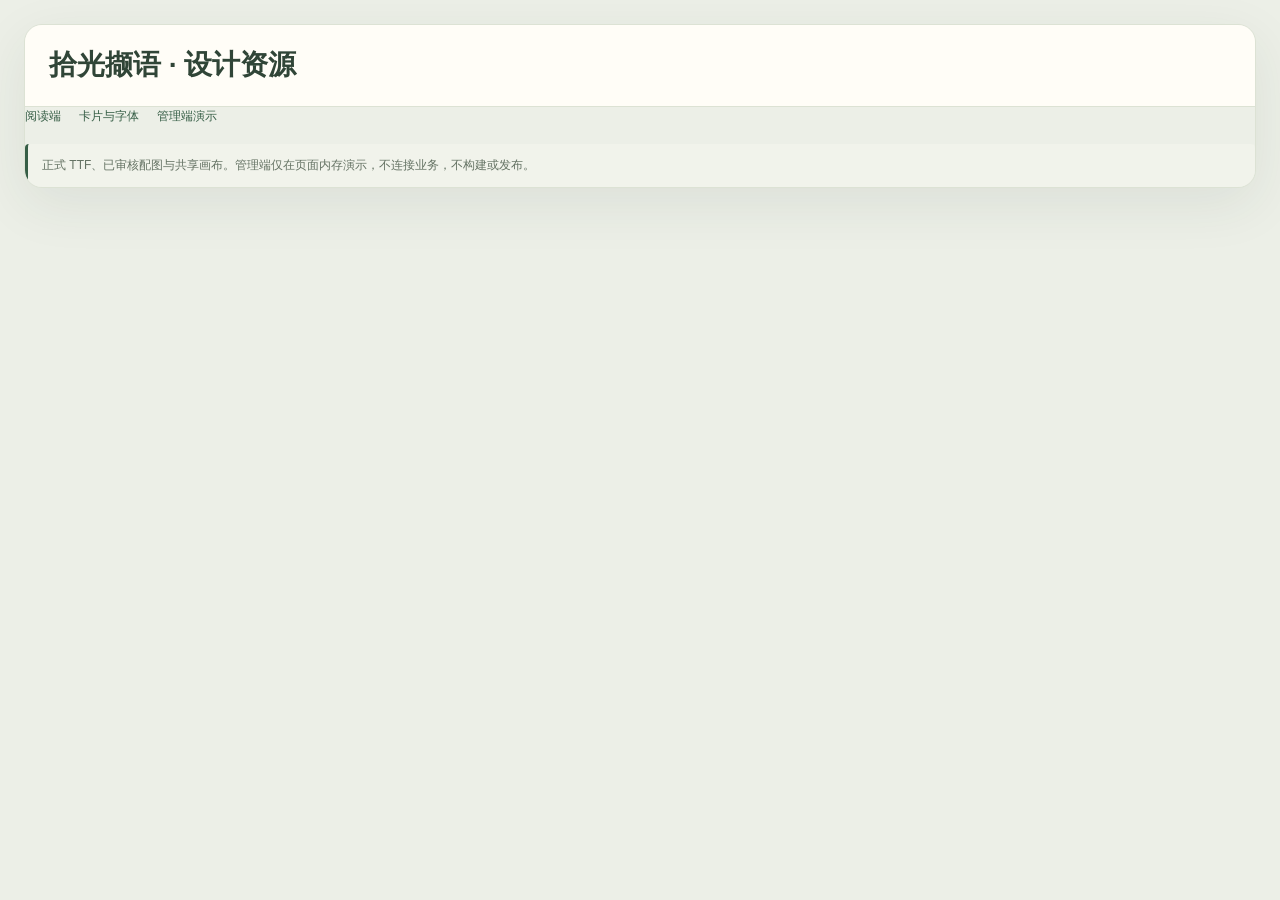
==== index.html @ fc888579 "Public package 8187a8d56717ee8cdb8d5577cdbd2e4c9de4f782160671429668d35ee10bed91" ====
<!doctype html>
<html lang="zh-CN"><head><meta charset="utf-8"><meta name="viewport" content="width=device-width,initial-scale=1"><title>拾光撷语 · 设计资源</title><link rel="stylesheet" href="./prototype/shared/design.css"></head><body><main class="resource-frame"><header class="resource-header"><h1>拾光撷语 · 设计资源</h1></header><nav class="resource-nav" aria-label="设计资源"><a href="./prototype/reader.html">阅读端</a><a href="./prototype/cards.html">卡片与字体</a><a href="./prototype/studio.html">管理端演示</a></nav><p class="notice">正式 TTF、已审核配图与共享画布。管理端仅在页面内存演示，不连接业务，不构建或发布。</p></main></body></html>
---- prototype/shared/design.css ----
:root{color-scheme:light;--page:#ecefe7;--panel:#fffdf7;--paper:#f7f3e8;--soft:#f1f3eb;--ink:#304537;--sub:#647263;--line:#dce2d4;--green:#365e46;--on:#fffef7;--tint:#e6eddf;--seal:#9b5645;--shadow:#29402e15;font-family:-apple-system,BlinkMacSystemFont,"Segoe UI","Microsoft YaHei",sans-serif;color:var(--ink);background:var(--page)}:root[data-theme=dark]{color-scheme:dark;--page:#17211c;--panel:#26342b;--paper:#2d392f;--soft:#304033;--ink:#e3e9da;--sub:#b8c5b1;--line:#4b5b4b;--green:#b4d0ae;--on:#203c2a;--tint:#374c37;--seal:#e9b298;--shadow:#00000040}*{box-sizing:border-box}[hidden]{display:none!important}body{margin:0;padding:24px;font-size:14px;line-height:1.6}h1,h2,h3,p,figure{margin:0}button,input,select,textarea{font:inherit;color:inherit}button,a,input,select,textarea{touch-action:manipulation}button{cursor:pointer}button:disabled{cursor:not-allowed;opacity:.55}a{color:var(--green)}button:focus-visible,a:focus-visible,input:focus-visible,textarea:focus-visible,select:focus-visible,summary:focus-visible{outline:2px solid var(--green);outline-offset:3px}button,input,select,textarea{border:1px solid var(--line);border-radius:8px;background:var(--panel)}button{padding:8px 13px;min-height:37px}input,select,textarea{padding:9px 11px;min-width:0}textarea{resize:vertical;line-height:1.8;width:100%}input[type=checkbox]{accent-color:var(--green)}.primary{background:var(--green);border-color:var(--green);color:var(--on)}.quiet{border-color:transparent;background:transparent;color:var(--green)}.muted,.caption{color:var(--sub);font-size:12px}.small{font-size:12px}.eyebrow{font-size:10px;letter-spacing:2px;color:var(--sub)}.row{display:flex;gap:10px;align-items:center;flex-wrap:wrap}.between{justify-content:space-between}.field{display:grid;gap:6px;color:var(--sub);font-size:12px;min-width:0}.field input,.field textarea,.field select{color:var(--ink);width:100%;font-size:14px}.field-pair{display:grid;grid-template-columns:1fr 1fr;gap:12px}.tag{display:inline-flex;padding:3px 8px;border-radius:5px;background:var(--tint);color:var(--green);font-size:11px}.tag.historical{background:var(--soft);color:var(--sub)}.resource-nav{display:flex;gap:18px;align-items:center;flex-wrap:wrap;max-width:1440px;margin:0 auto 18px;font-size:12px}.resource-nav strong{font-weight:500;margin-right:4px}.resource-nav a{text-decoration:none}.resource-nav a[aria-current=page]{text-decoration:underline;text-underline-offset:6px}.resource-nav .theme-button{margin-left:auto;font-size:12px;min-height:30px;padding:3px 9px}.resource-frame{max-width:1440px;margin:0 auto;border:1px solid var(--line);border-radius:18px;background:var(--page);overflow:hidden;box-shadow:0 16px 55px var(--shadow)}.resource-header{display:flex;justify-content:space-between;align-items:center;gap:18px;flex-wrap:wrap;padding:18px 24px;background:var(--panel);border-bottom:1px solid var(--line)}.brand{display:flex;gap:12px;align-items:center}.mark{width:38px;height:38px;display:grid;place-items:center;border-radius:11px;background:var(--green);color:var(--on);font:23px Georgia,"SimSun",serif}.brand h1{font-size:19px;letter-spacing:2px;font-weight:500}.brand small{font-size:10px;letter-spacing:2px;color:var(--sub)}.resource-tabs{display:flex;gap:6px;align-items:center;padding:14px 24px 0;flex-wrap:wrap}.resource-tabs button{background:transparent;border-color:transparent;color:var(--sub);font-size:13px}.resource-tabs button[aria-selected=true]{background:var(--green);color:var(--on)}.resource-tabs .caption{margin-left:auto}.pane{padding:22px 24px 26px}.section-heading{display:flex;align-items:baseline;justify-content:space-between;gap:14px;flex-wrap:wrap;margin-bottom:16px}.section-heading h2{font:500 24px/1.5 Georgia,"Songti SC","SimSun",serif;letter-spacing:1px}.toolbar{display:flex;align-items:end;gap:12px;flex-wrap:wrap;padding:13px 15px;margin:0 0 18px;border:1px solid var(--line);border-radius:12px;background:var(--panel)}.toolbar .field{flex:1 1 160px}.layout-choices{display:flex;gap:7px;flex-wrap:wrap;margin-bottom:16px}.layout-choices button{display:flex;align-items:center;gap:7px;padding:7px 11px;font-size:13px}.layout-choices button[aria-pressed=true]{border-color:var(--green);background:var(--tint);box-shadow:0 0 0 1px var(--green)}.layout-choices small{font-size:10px;color:var(--sub)}.layout-stage{display:grid;grid-template-columns:minmax(180px,1fr) minmax(240px,370px) minmax(180px,1fr);gap:40px;align-items:center;padding:30px 44px;background-image:radial-gradient(var(--line) 1px,transparent 1px);background-size:15px 15px;min-height:590px;border:1px solid var(--line);border-radius:12px}.spec-index{font:48px/1 Georgia,serif;color:var(--sub);opacity:.55}.layout-spec h3{font:32px/1.5 Georgia,"SimSun",serif;margin:10px 0}.layout-spec dl{display:grid;gap:7px;margin:24px 0 0}.layout-spec dt{font-size:11px;color:var(--sub)}.layout-spec dd{margin:0 0 12px;font-size:13px}.preview-canvas{display:block;width:100%;height:auto;aspect-ratio:3/4;background:var(--paper);box-shadow:0 16px 35px var(--shadow);border-radius:2px}.preview-canvas[data-render-state=error]{outline:1px dashed var(--seal)}.preview-status{font-size:11px;color:var(--sub);line-height:1.8;margin-top:12px;min-height:20px;overflow-wrap:anywhere}.spec-font{font:26px/1.7 Georgia,"SimSun",serif;padding:18px 0;border-block:1px solid var(--line);margin:12px 0 20px}.note-strip{display:flex;gap:22px;justify-content:space-between;flex-wrap:wrap;font-size:11px;color:var(--sub);margin-top:18px}.font-grid{display:grid;grid-template-columns:repeat(2,minmax(0,1fr));gap:16px}.font-tile{display:block;text-align:left;background:var(--panel);border:1px solid var(--line);border-radius:12px;padding:20px 22px}.font-tile.selected{border-color:var(--green);background:var(--tint)}.font-title{display:flex;justify-content:space-between;align-items:center;gap:10px}.font-title h3{font-size:16px;font-weight:500}.font-line{font-size:29px;line-height:1.8;margin:18px 0}.font-bottom{display:flex;gap:12px;align-items:center;justify-content:space-between;flex-wrap:wrap}.font-bottom button{font-size:12px}.sync-grid{display:grid;grid-template-columns:minmax(0,1.6fr) minmax(280px,.8fr);gap:25px;align-items:start}.sync-admin{background:var(--panel);border:1px solid var(--line);border-radius:13px;overflow:hidden}.sync-head,.sync-footer{display:flex;align-items:center;justify-content:space-between;gap:10px;padding:14px 18px;border-bottom:1px solid var(--line);font-size:12px}.sync-footer{border-bottom:0;border-top:1px solid var(--line)}.sync-body{padding:22px;display:grid;grid-template-columns:minmax(200px,1fr) minmax(160px,.85fr);gap:24px}.sync-options{display:grid;gap:15px;align-content:start}.inspector-tabs{display:flex;gap:20px;font-size:12px;padding:0 0 11px;border-bottom:1px solid var(--line)}.inspector-tabs .active{color:var(--green);text-decoration:underline;text-underline-offset:13px}.sync-phone{max-width:320px;margin:auto;background:var(--panel);border:1px solid var(--line);padding:15px 18px 20px;border-radius:28px;box-shadow:0 14px 35px var(--shadow)}.sync-phone .preview-canvas{margin:22px 0 14px}.phone-top{display:flex;justify-content:space-between;align-items:center;font-size:11px;margin-bottom:18px}.phone-brand{font:16px Georgia,"SimSun",serif;letter-spacing:2px}.capsule{border:1px solid var(--line);border-radius:20px;padding:0 9px;font-size:14px}.archive-note{max-width:1440px;margin:18px auto 0;font-size:12px;color:var(--sub)}.archive-note details{padding:14px 16px;background:var(--panel);border:1px solid var(--line);border-radius:10px}.archive-note p,.archive-note ul{margin:10px 0}.archive-note code{font-size:11px;overflow-wrap:anywhere}.notice{padding:12px 14px;background:var(--soft);border-left:3px solid var(--green);font-size:12px;color:var(--sub);border-radius:4px}.sr-only{position:absolute;width:1px;height:1px;padding:0;margin:-1px;overflow:hidden;clip:rect(0,0,0,0);white-space:nowrap;border:0}dialog{color:var(--ink);background:var(--panel);border:1px solid var(--line);border-radius:18px;padding:24px;max-width:540px;width:calc(100% - 32px)}dialog::backdrop{background:#14291c66;backdrop-filter:blur(3px)}dialog h2{font-size:20px;font-weight:500}dialog .dialog-body{display:grid;gap:16px;margin-top:20px}dialog .dialog-footer{display:flex;justify-content:flex-end;gap:8px;padding-top:18px;margin-top:18px;border-top:1px solid var(--line)}@media(max-width:1000px){.layout-stage{gap:20px;padding:24px;grid-template-columns:1fr minmax(240px,330px) 1fr}.sync-grid{grid-template-columns:1fr}.sync-phone{max-width:340px}.sync-body{grid-template-columns:1fr 1fr}.layout-spec h3{font-size:27px}}@media(max-width:760px){body{padding:12px}.resource-nav{gap:12px}.resource-header{padding:16px}.resource-tabs{padding-inline:16px}.pane{padding:18px 16px}.layout-stage{grid-template-columns:1fr;padding:18px;gap:18px}.layout-stage figure{width:100%;max-width:340px;margin:auto}.layout-spec:first-child{display:flex;align-items:center;flex-wrap:wrap;gap:12px}.layout-spec h3{margin:0}.layout-spec:first-child dl,.layout-spec:last-child{display:none}.spec-index{font-size:28px}.layout-stage{min-height:0}.font-grid{grid-template-columns:1fr}.resource-tabs .caption{width:100%;margin:0;padding:7px 0}.font-line{font-size:25px}}@media(max-width:480px){.sync-body{grid-template-columns:1fr}.sync-body figure{max-width:290px;width:100%;margin:auto}.field-pair{grid-template-columns:1fr}.note-strip{gap:8px}.resource-nav .theme-button{margin-left:0}.layout-choices{gap:5px}.layout-choices button{padding:6px 8px}}@media(pointer:coarse){button{min-height:44px}input,select,textarea{font-size:16px!important}}@media(prefers-reduced-motion:reduce){*{scroll-behavior:auto!important;transition:none!important}}
.collection-heading{margin-top:4px;margin-bottom:8px}.layout-overview{display:grid;grid-template-columns:repeat(5,minmax(0,1fr));gap:13px;margin:14px 0 20px}.layout-card{display:flex;flex-direction:column;gap:8px;text-align:left;padding:11px;background:var(--panel);border:1px solid var(--line);border-radius:10px;min-width:0}.layout-card canvas{display:block;width:100%;height:auto;aspect-ratio:3/4;box-shadow:0 6px 14px var(--shadow)}.layout-card canvas[data-render-state=error]{outline:1px dashed var(--seal)}.layout-card[aria-pressed=true]{border-color:var(--green);background:var(--tint);box-shadow:0 0 0 1px var(--green)}.layout-card-title{display:flex;align-items:center;justify-content:space-between;gap:6px;font-size:14px}.layout-card-title small{font-size:10px;color:var(--sub)}.layout-card .caption{font-size:11px;line-height:1.5}.metadata-chips{display:flex;flex-wrap:wrap;gap:4px;line-height:1.5;overflow-wrap:anywhere}.layout-card .tag{font-size:10px;padding:2px 5px}.layout-spec>.metadata-chips{margin-top:12px}.collection-filters .field{flex:0 1 200px}@media(max-width:1000px){.layout-overview{grid-template-columns:repeat(3,minmax(0,1fr))}}@media(max-width:760px){.layout-spec:first-child dl{display:grid;width:100%;margin-top:0}.layout-spec:last-child{display:block}.layout-spec:first-child>.metadata-chips{width:100%;margin-top:0}}@media(max-width:480px){.layout-overview{grid-template-columns:repeat(2,minmax(0,1fr));gap:9px}.layout-card-title{flex-wrap:wrap}.layout-card{padding:9px}}
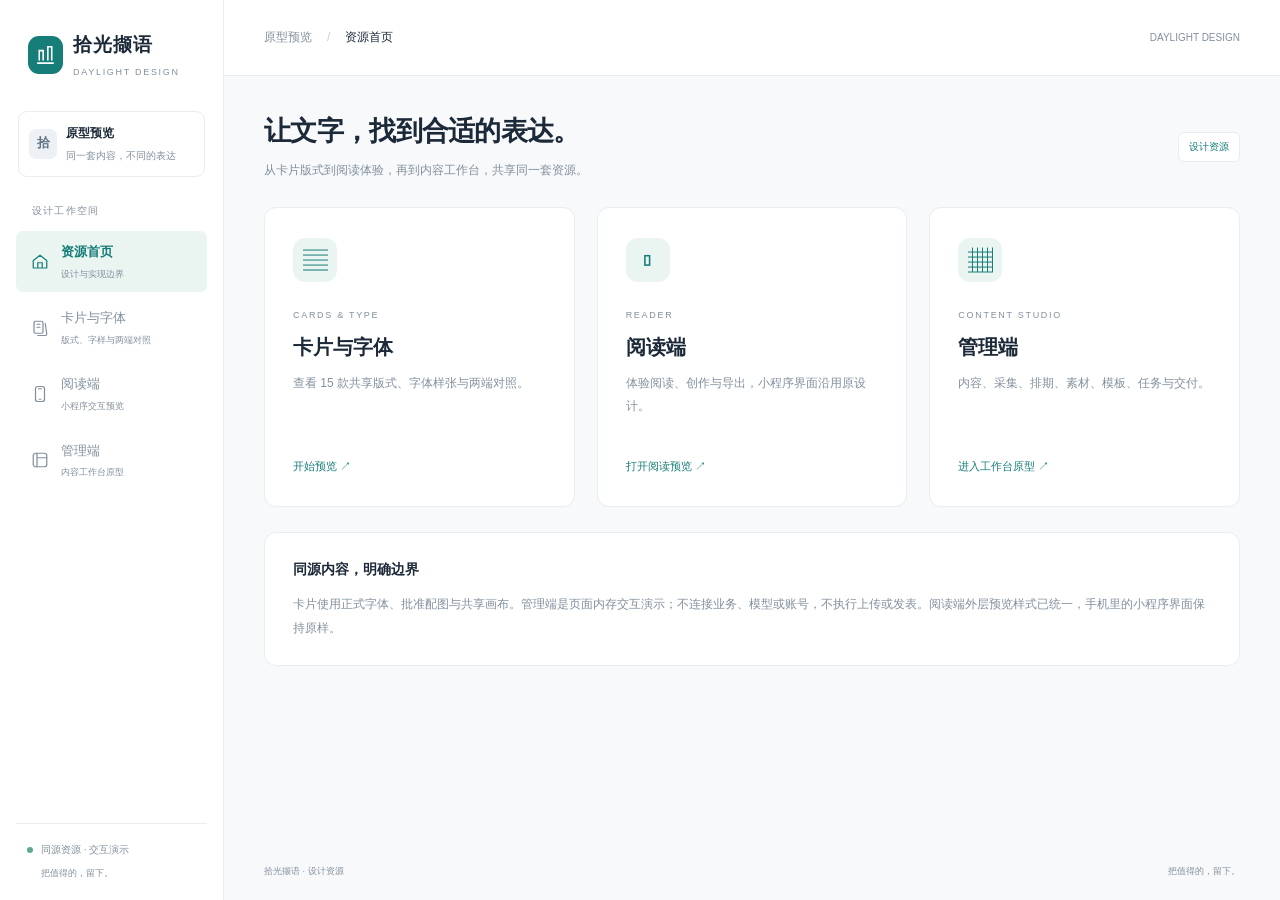
==== commit cc7b3cc0: "Public package 713be07a27d8668c077b549a0f92548a37a687d8c076b07bbd3b2ee2d91a279a" ====
--- a/index.html
+++ b/index.html
@@ -1,2 +1,3 @@
 <!doctype html>
-<html lang="zh-CN"><head><meta charset="utf-8"><meta name="viewport" content="width=device-width,initial-scale=1"><title>拾光撷语 · 设计资源</title><link rel="stylesheet" href="./prototype/shared/design.css"></head><body><main class="resource-frame"><header class="resource-header"><h1>拾光撷语 · 设计资源</h1></header><nav class="resource-nav" aria-label="设计资源"><a href="./prototype/reader.html">阅读端</a><a href="./prototype/cards.html">卡片与字体</a><a href="./prototype/studio.html">管理端演示</a></nav><p class="notice">正式 TTF、已审核配图与共享画布。管理端仅在页面内存演示，不连接业务，不构建或发布。</p></main></body></html>
+<html lang="zh-CN" data-theme="light"><head><meta charset="utf-8"><meta name="viewport" content="width=device-width,initial-scale=1"><title>拾光撷语 · 设计资源</title><link rel="stylesheet" href="./prototype/shared/design.css"><link rel="stylesheet" href="./prototype/shared/preview-shell.css"><script type="module" src="./prototype/shared/preview-shell.js"></script></head>
+<body class="preview-shell preview-shell-home"><aside data-preview-navigation="home" aria-label="原型预览导航"></aside><div class="preview-body"><header class="preview-topbar"><div class="preview-breadcrumb"><button class="preview-menu-button" type="button" data-preview-menu aria-controls="preview-sidebar" aria-expanded="false" aria-label="打开原型导航">☰</button><span>原型预览</span><span>/</span><strong>资源首页</strong></div><span class="preview-mode-label">DAYLIGHT DESIGN</span></header><div class="preview-page-title"><div><h1>让文字，找到合适的表达。</h1><p>从卡片版式到阅读体验，再到内容工作台，共享同一套资源。</p></div><span class="preview-page-badge">设计资源</span></div><main class="preview-home"><div class="preview-home-grid"><a class="preview-entry" href="./prototype/cards.html"><span class="preview-entry-icon">▤</span><small>CARDS & TYPE</small><h2>卡片与字体</h2><p>查看 15 款共享版式、字体样张与两端对照。</p><span>开始预览 ↗</span></a><a class="preview-entry" href="./prototype/reader.html"><span class="preview-entry-icon">▯</span><small>READER</small><h2>阅读端</h2><p>体验阅读、创作与导出，小程序界面沿用原设计。</p><span>打开阅读预览 ↗</span></a><a class="preview-entry" href="./prototype/studio.html"><span class="preview-entry-icon">▦</span><small>CONTENT STUDIO</small><h2>管理端</h2><p>内容、采集、排期、素材、模板、任务与交付。</p><span>进入工作台原型 ↗</span></a></div><section class="preview-home-note"><h2>同源内容，明确边界</h2><p>卡片使用正式字体、批准配图与共享画布。管理端是页面内存交互演示；不连接业务、模型或账号，不执行上传或发表。阅读端外层预览样式已统一，手机里的小程序界面保持原样。</p></section></main><footer class="preview-footer"><span>拾光撷语 · 设计资源</span><span>把值得的，留下。</span></footer></div></body></html>
--- a/prototype/shared/design.css
+++ b/prototype/shared/design.css
@@ -1,2 +1,4 @@
 :root{color-scheme:light;--page:#ecefe7;--panel:#fffdf7;--paper:#f7f3e8;--soft:#f1f3eb;--ink:#304537;--sub:#647263;--line:#dce2d4;--green:#365e46;--on:#fffef7;--tint:#e6eddf;--seal:#9b5645;--shadow:#29402e15;font-family:-apple-system,BlinkMacSystemFont,"Segoe UI","Microsoft YaHei",sans-serif;color:var(--ink);background:var(--page)}:root[data-theme=dark]{color-scheme:dark;--page:#17211c;--panel:#26342b;--paper:#2d392f;--soft:#304033;--ink:#e3e9da;--sub:#b8c5b1;--line:#4b5b4b;--green:#b4d0ae;--on:#203c2a;--tint:#374c37;--seal:#e9b298;--shadow:#00000040}*{box-sizing:border-box}[hidden]{display:none!important}body{margin:0;padding:24px;font-size:14px;line-height:1.6}h1,h2,h3,p,figure{margin:0}button,input,select,textarea{font:inherit;color:inherit}button,a,input,select,textarea{touch-action:manipulation}button{cursor:pointer}button:disabled{cursor:not-allowed;opacity:.55}a{color:var(--green)}button:focus-visible,a:focus-visible,input:focus-visible,textarea:focus-visible,select:focus-visible,summary:focus-visible{outline:2px solid var(--green);outline-offset:3px}button,input,select,textarea{border:1px solid var(--line);border-radius:8px;background:var(--panel)}button{padding:8px 13px;min-height:37px}input,select,textarea{padding:9px 11px;min-width:0}textarea{resize:vertical;line-height:1.8;width:100%}input[type=checkbox]{accent-color:var(--green)}.primary{background:var(--green);border-color:var(--green);color:var(--on)}.quiet{border-color:transparent;background:transparent;color:var(--green)}.muted,.caption{color:var(--sub);font-size:12px}.small{font-size:12px}.eyebrow{font-size:10px;letter-spacing:2px;color:var(--sub)}.row{display:flex;gap:10px;align-items:center;flex-wrap:wrap}.between{justify-content:space-between}.field{display:grid;gap:6px;color:var(--sub);font-size:12px;min-width:0}.field input,.field textarea,.field select{color:var(--ink);width:100%;font-size:14px}.field-pair{display:grid;grid-template-columns:1fr 1fr;gap:12px}.tag{display:inline-flex;padding:3px 8px;border-radius:5px;background:var(--tint);color:var(--green);font-size:11px}.tag.historical{background:var(--soft);color:var(--sub)}.resource-nav{display:flex;gap:18px;align-items:center;flex-wrap:wrap;max-width:1440px;margin:0 auto 18px;font-size:12px}.resource-nav strong{font-weight:500;margin-right:4px}.resource-nav a{text-decoration:none}.resource-nav a[aria-current=page]{text-decoration:underline;text-underline-offset:6px}.resource-nav .theme-button{margin-left:auto;font-size:12px;min-height:30px;padding:3px 9px}.resource-frame{max-width:1440px;margin:0 auto;border:1px solid var(--line);border-radius:18px;background:var(--page);overflow:hidden;box-shadow:0 16px 55px var(--shadow)}.resource-header{display:flex;justify-content:space-between;align-items:center;gap:18px;flex-wrap:wrap;padding:18px 24px;background:var(--panel);border-bottom:1px solid var(--line)}.brand{display:flex;gap:12px;align-items:center}.mark{width:38px;height:38px;display:grid;place-items:center;border-radius:11px;background:var(--green);color:var(--on);font:23px Georgia,"SimSun",serif}.brand h1{font-size:19px;letter-spacing:2px;font-weight:500}.brand small{font-size:10px;letter-spacing:2px;color:var(--sub)}.resource-tabs{display:flex;gap:6px;align-items:center;padding:14px 24px 0;flex-wrap:wrap}.resource-tabs button{background:transparent;border-color:transparent;color:var(--sub);font-size:13px}.resource-tabs button[aria-selected=true]{background:var(--green);color:var(--on)}.resource-tabs .caption{margin-left:auto}.pane{padding:22px 24px 26px}.section-heading{display:flex;align-items:baseline;justify-content:space-between;gap:14px;flex-wrap:wrap;margin-bottom:16px}.section-heading h2{font:500 24px/1.5 Georgia,"Songti SC","SimSun",serif;letter-spacing:1px}.toolbar{display:flex;align-items:end;gap:12px;flex-wrap:wrap;padding:13px 15px;margin:0 0 18px;border:1px solid var(--line);border-radius:12px;background:var(--panel)}.toolbar .field{flex:1 1 160px}.layout-choices{display:flex;gap:7px;flex-wrap:wrap;margin-bottom:16px}.layout-choices button{display:flex;align-items:center;gap:7px;padding:7px 11px;font-size:13px}.layout-choices button[aria-pressed=true]{border-color:var(--green);background:var(--tint);box-shadow:0 0 0 1px var(--green)}.layout-choices small{font-size:10px;color:var(--sub)}.layout-stage{display:grid;grid-template-columns:minmax(180px,1fr) minmax(240px,370px) minmax(180px,1fr);gap:40px;align-items:center;padding:30px 44px;background-image:radial-gradient(var(--line) 1px,transparent 1px);background-size:15px 15px;min-height:590px;border:1px solid var(--line);border-radius:12px}.spec-index{font:48px/1 Georgia,serif;color:var(--sub);opacity:.55}.layout-spec h3{font:32px/1.5 Georgia,"SimSun",serif;margin:10px 0}.layout-spec dl{display:grid;gap:7px;margin:24px 0 0}.layout-spec dt{font-size:11px;color:var(--sub)}.layout-spec dd{margin:0 0 12px;font-size:13px}.preview-canvas{display:block;width:100%;height:auto;aspect-ratio:3/4;background:var(--paper);box-shadow:0 16px 35px var(--shadow);border-radius:2px}.preview-canvas[data-render-state=error]{outline:1px dashed var(--seal)}.preview-status{font-size:11px;color:var(--sub);line-height:1.8;margin-top:12px;min-height:20px;overflow-wrap:anywhere}.spec-font{font:26px/1.7 Georgia,"SimSun",serif;padding:18px 0;border-block:1px solid var(--line);margin:12px 0 20px}.note-strip{display:flex;gap:22px;justify-content:space-between;flex-wrap:wrap;font-size:11px;color:var(--sub);margin-top:18px}.font-grid{display:grid;grid-template-columns:repeat(2,minmax(0,1fr));gap:16px}.font-tile{display:block;text-align:left;background:var(--panel);border:1px solid var(--line);border-radius:12px;padding:20px 22px}.font-tile.selected{border-color:var(--green);background:var(--tint)}.font-title{display:flex;justify-content:space-between;align-items:center;gap:10px}.font-title h3{font-size:16px;font-weight:500}.font-line{font-size:29px;line-height:1.8;margin:18px 0}.font-bottom{display:flex;gap:12px;align-items:center;justify-content:space-between;flex-wrap:wrap}.font-bottom button{font-size:12px}.sync-grid{display:grid;grid-template-columns:minmax(0,1.6fr) minmax(280px,.8fr);gap:25px;align-items:start}.sync-admin{background:var(--panel);border:1px solid var(--line);border-radius:13px;overflow:hidden}.sync-head,.sync-footer{display:flex;align-items:center;justify-content:space-between;gap:10px;padding:14px 18px;border-bottom:1px solid var(--line);font-size:12px}.sync-footer{border-bottom:0;border-top:1px solid var(--line)}.sync-body{padding:22px;display:grid;grid-template-columns:minmax(200px,1fr) minmax(160px,.85fr);gap:24px}.sync-options{display:grid;gap:15px;align-content:start}.inspector-tabs{display:flex;gap:20px;font-size:12px;padding:0 0 11px;border-bottom:1px solid var(--line)}.inspector-tabs .active{color:var(--green);text-decoration:underline;text-underline-offset:13px}.sync-phone{max-width:320px;margin:auto;background:var(--panel);border:1px solid var(--line);padding:15px 18px 20px;border-radius:28px;box-shadow:0 14px 35px var(--shadow)}.sync-phone .preview-canvas{margin:22px 0 14px}.phone-top{display:flex;justify-content:space-between;align-items:center;font-size:11px;margin-bottom:18px}.phone-brand{font:16px Georgia,"SimSun",serif;letter-spacing:2px}.capsule{border:1px solid var(--line);border-radius:20px;padding:0 9px;font-size:14px}.archive-note{max-width:1440px;margin:18px auto 0;font-size:12px;color:var(--sub)}.archive-note details{padding:14px 16px;background:var(--panel);border:1px solid var(--line);border-radius:10px}.archive-note p,.archive-note ul{margin:10px 0}.archive-note code{font-size:11px;overflow-wrap:anywhere}.notice{padding:12px 14px;background:var(--soft);border-left:3px solid var(--green);font-size:12px;color:var(--sub);border-radius:4px}.sr-only{position:absolute;width:1px;height:1px;padding:0;margin:-1px;overflow:hidden;clip:rect(0,0,0,0);white-space:nowrap;border:0}dialog{color:var(--ink);background:var(--panel);border:1px solid var(--line);border-radius:18px;padding:24px;max-width:540px;width:calc(100% - 32px)}dialog::backdrop{background:#14291c66;backdrop-filter:blur(3px)}dialog h2{font-size:20px;font-weight:500}dialog .dialog-body{display:grid;gap:16px;margin-top:20px}dialog .dialog-footer{display:flex;justify-content:flex-end;gap:8px;padding-top:18px;margin-top:18px;border-top:1px solid var(--line)}@media(max-width:1000px){.layout-stage{gap:20px;padding:24px;grid-template-columns:1fr minmax(240px,330px) 1fr}.sync-grid{grid-template-columns:1fr}.sync-phone{max-width:340px}.sync-body{grid-template-columns:1fr 1fr}.layout-spec h3{font-size:27px}}@media(max-width:760px){body{padding:12px}.resource-nav{gap:12px}.resource-header{padding:16px}.resource-tabs{padding-inline:16px}.pane{padding:18px 16px}.layout-stage{grid-template-columns:1fr;padding:18px;gap:18px}.layout-stage figure{width:100%;max-width:340px;margin:auto}.layout-spec:first-child{display:flex;align-items:center;flex-wrap:wrap;gap:12px}.layout-spec h3{margin:0}.layout-spec:first-child dl,.layout-spec:last-child{display:none}.spec-index{font-size:28px}.layout-stage{min-height:0}.font-grid{grid-template-columns:1fr}.resource-tabs .caption{width:100%;margin:0;padding:7px 0}.font-line{font-size:25px}}@media(max-width:480px){.sync-body{grid-template-columns:1fr}.sync-body figure{max-width:290px;width:100%;margin:auto}.field-pair{grid-template-columns:1fr}.note-strip{gap:8px}.resource-nav .theme-button{margin-left:0}.layout-choices{gap:5px}.layout-choices button{padding:6px 8px}}@media(pointer:coarse){button{min-height:44px}input,select,textarea{font-size:16px!important}}@media(prefers-reduced-motion:reduce){*{scroll-behavior:auto!important;transition:none!important}}
+.template-visual-controls{display:grid;gap:10px;padding:12px;border:1px solid var(--line);border-radius:9px;background:var(--panel);font-size:11px;color:var(--sub)}.template-visual-controls>summary{cursor:pointer;color:var(--ink);font-weight:500}.template-visual-controls>p{line-height:1.7}.visual-token-colors{display:grid;grid-template-columns:repeat(2,minmax(0,1fr));gap:8px}.visual-token-color,.visual-token-scale{display:grid;gap:5px;min-width:0}.visual-token-color>span,.visual-token-scale>span{display:flex;align-items:center;gap:6px}.visual-token-color input[type=color]{width:100%;height:30px;padding:2px}.visual-token-color input[type=checkbox]{width:14px;height:14px;margin:0}.visual-token-scale input[type=range]{width:100%;padding:0;accent-color:var(--green)}.visual-token-scale output{margin-left:auto;font-variant-numeric:tabular-nums;color:var(--ink)}.visual-token-footer{display:flex;justify-content:space-between;align-items:center;gap:8px;flex-wrap:wrap}.visual-token-footer button{min-height:28px;padding:4px 8px}.cards-visual-controls{display:grid;gap:6px;margin:0 0 16px;padding:12px 14px;border:1px solid var(--line);border-radius:10px;background:var(--panel)}.reader-visual-control{margin:12px 0}.reader-visual-control .template-visual-controls{padding:9px}@media(max-width:480px){.visual-token-colors{grid-template-columns:1fr 1fr}}
 .collection-heading{margin-top:4px;margin-bottom:8px}.layout-overview{display:grid;grid-template-columns:repeat(5,minmax(0,1fr));gap:13px;margin:14px 0 20px}.layout-card{display:flex;flex-direction:column;gap:8px;text-align:left;padding:11px;background:var(--panel);border:1px solid var(--line);border-radius:10px;min-width:0}.layout-card canvas{display:block;width:100%;height:auto;aspect-ratio:3/4;box-shadow:0 6px 14px var(--shadow)}.layout-card canvas[data-render-state=error]{outline:1px dashed var(--seal)}.layout-card[aria-pressed=true]{border-color:var(--green);background:var(--tint);box-shadow:0 0 0 1px var(--green)}.layout-card-title{display:flex;align-items:center;justify-content:space-between;gap:6px;font-size:14px}.layout-card-title small{font-size:10px;color:var(--sub)}.layout-card .caption{font-size:11px;line-height:1.5}.metadata-chips{display:flex;flex-wrap:wrap;gap:4px;line-height:1.5;overflow-wrap:anywhere}.layout-card .tag{font-size:10px;padding:2px 5px}.layout-spec>.metadata-chips{margin-top:12px}.collection-filters .field{flex:0 1 200px}@media(max-width:1000px){.layout-overview{grid-template-columns:repeat(3,minmax(0,1fr))}}@media(max-width:760px){.layout-spec:first-child dl{display:grid;width:100%;margin-top:0}.layout-spec:last-child{display:block}.layout-spec:first-child>.metadata-chips{width:100%;margin-top:0}}@media(max-width:480px){.layout-overview{grid-template-columns:repeat(2,minmax(0,1fr));gap:9px}.layout-card-title{flex-wrap:wrap}.layout-card{padding:9px}}
+.card-preview{position:relative;display:block;width:100%;aspect-ratio:3/4;overflow:hidden;isolation:isolate;border-radius:2px;background:var(--card-paper,var(--paper));box-shadow:0 10px 25px var(--shadow)}.card-result-layer{position:relative;z-index:2;display:block;width:100%;height:100%;opacity:0;pointer-events:none}.card-preview .card-result{display:block;width:100%;height:100%;margin:0;box-shadow:none;pointer-events:none}.card-skeleton-layer{position:absolute;inset:0;display:block;width:100%;height:100%;z-index:1;pointer-events:none;opacity:1}.card-preview .card-skeleton-layer{box-shadow:none}.card-preview[data-phase=loading]>.card-skeleton-layer{animation:card-skeleton-breathe 1.8s ease-in-out infinite}.card-preview[data-phase=revealing]>.card-skeleton-layer{opacity:1;animation:none;transition:none}.card-preview[data-phase=revealing][data-reveal-from=readable]>.card-skeleton-layer{opacity:0;visibility:hidden}.card-preview[data-phase=revealing]>.card-result-layer{animation:card-result-reveal 240ms cubic-bezier(.2,.7,.3,1) both}.card-preview[data-phase=revealing][data-reveal-from=readable]>.card-result-layer{opacity:1;animation:none}.card-preview[data-phase=readable]>.card-skeleton-layer,.card-preview[data-phase=ready]>.card-skeleton-layer,.card-preview[data-phase=error]>.card-skeleton-layer{opacity:0;visibility:hidden}.card-preview[data-phase=ready]>.card-result-layer{opacity:1;animation:none;pointer-events:auto}.card-preview[data-phase=ready] .card-result{pointer-events:auto}.card-readable{position:absolute;inset:0;display:block;overflow:hidden;opacity:0;pointer-events:none;z-index:1}.card-readable-sheet{position:absolute;left:0;top:0;display:block;transform:scale(var(--card-readable-scale,0));transform-origin:top left}.card-readable-layer{position:absolute;display:block}.card-readable-layer:not([data-readable-kind=text]){overflow:hidden}.card-preview[data-phase=readable]>.card-readable{opacity:1}.card-preview[data-phase=revealing]>.card-readable{opacity:0;visibility:hidden;transition:none}.card-preview[data-phase=ready]>.card-readable,.card-preview[data-phase=error]>.card-readable{visibility:hidden}.card-readable-note{position:absolute;left:7px;right:7px;bottom:5px;z-index:3;max-height:30px;overflow:hidden;padding:3px 6px;border-radius:4px;background:var(--card-paper,var(--paper));color:var(--card-muted,var(--sub));font:10px/1.5 system-ui,sans-serif;text-align:center;pointer-events:none}.card-preview:not([data-show-loading-hints=true])>.card-readable-note{display:none}.card-template-skeleton{position:relative;display:block;width:100%;aspect-ratio:3/4;overflow:hidden}.card-template-skeleton>span{position:absolute;display:block}.skeleton-fill{background:#dce2d6;border-radius:3px}.card-failure{position:absolute;inset:0;display:flex;flex-direction:column;justify-content:center;gap:14px;padding:9%;overflow:auto;background:var(--card-paper,var(--paper));color:#304537;z-index:3}.card-failure-quote{font:20px/1.85 Georgia,"Songti SC","SimSun",serif;white-space:pre-wrap;overflow-wrap:anywhere}.card-failure-source{font-size:11px;color:#647263}.card-failure-notice{font-size:11px;line-height:1.8;color:#647263;border-top:1px solid #dce2d4;padding-top:12px}.card-preview[data-phase=error]{outline:1px dashed var(--seal)}.card-preview[data-reduced-motion=true][data-phase=revealing]>.card-result-layer{opacity:1}.card-preview[data-reduced-motion=true]>.card-skeleton-layer,.card-preview[data-reduced-motion=true]>.card-readable,.card-preview[data-reduced-motion=true]>.card-result-layer{animation:none!important;transition:none!important}.card-preview[data-animation-paused=true]>.card-result-layer,.card-preview[data-animation-paused=true]>.card-skeleton-layer{animation-play-state:paused}.loading-demo-controls{display:flex;flex-wrap:wrap;align-items:center;gap:12px 20px;padding:14px 16px;border:1px solid var(--line);border-radius:12px;background:var(--panel);margin-bottom:16px}.loading-demo-controls .field{min-width:140px}.loading-demo-actions{display:flex;gap:7px;flex-wrap:wrap;align-items:center}.loading-demo-actions button{font-size:12px;min-height:35px}.loading-demo-actions button[aria-pressed=true]{background:var(--tint);border-color:var(--green)}.loading-mode-note{font-size:11px;line-height:1.8;color:var(--sub)}.loading-selected-heading{display:flex;align-items:center;justify-content:space-between;gap:16px;flex-wrap:wrap;margin-bottom:16px}.loading-selected-heading h2,.loading-selected-heading h3{font:26px/1.5 Georgia,"SimSun",serif;letter-spacing:1px}.loading-comparison{display:grid;grid-template-columns:repeat(2,minmax(0,270px));justify-content:center;align-items:start;gap:40px;padding:20px 24px 24px;background:var(--soft);border:1px solid var(--line);border-radius:12px}.loading-example{min-width:0;width:100%}.loading-example-head{display:flex;align-items:center;justify-content:space-between;gap:8px;margin-bottom:12px;flex-wrap:wrap}.loading-example-label{font-size:12px;font-weight:500;letter-spacing:1px}.loading-example-head .tag{font-size:10px}.loading-example>.preview-status{min-height:38px;font-size:10px;line-height:1.7}.loading-metrics{display:flex;justify-content:center;align-items:center;gap:8px 24px;flex-wrap:wrap;margin:14px 0 20px;color:var(--sub);font-size:11px}.loading-metrics strong{font-weight:500;color:var(--ink)}.layout-card>.card-preview{flex:none}.layout-card .card-failure{padding:9%;gap:8px}.layout-card .card-failure-quote{font-size:11px;line-height:1.6}.layout-card .card-failure-source,.layout-card .card-failure-notice{font-size:8px}.loading-details{border:1px solid var(--line);border-radius:10px;padding:12px 16px;margin:0 0 24px;background:var(--panel)}.loading-details>summary{font-size:12px;color:var(--sub);cursor:pointer}.loading-details-grid{display:grid;grid-template-columns:1fr 1fr;gap:24px;padding-top:18px}.loading-details .layout-spec h3{font-size:24px}.loading-details .layout-spec dl{margin-top:12px}.loading-details .spec-index{font-size:28px}.loading-details .spec-font{font-size:22px}.loading-reduce-motion{display:flex;gap:6px;align-items:center;font-size:11px;color:var(--sub)}@keyframes card-result-reveal{from{opacity:0}to{opacity:1}}@keyframes card-skeleton-breathe{0%,100%{opacity:.64}50%{opacity:1}}@media(max-width:760px){.loading-comparison{gap:22px;padding:18px;grid-template-columns:repeat(2,minmax(0,240px))}.loading-details-grid{grid-template-columns:1fr}.loading-demo-controls{gap:12px}.loading-selected-heading h2,.loading-selected-heading h3{font-size:23px}}@media(max-width:480px){.loading-comparison{gap:12px;padding:12px}.loading-example-head{gap:3px;margin-bottom:8px}.loading-example-label{font-size:11px;letter-spacing:0}.loading-example-head .caption{font-size:9px}.loading-example>.preview-status{font-size:9px}.loading-demo-controls .field{flex:1;min-width:0}.loading-demo-actions{gap:5px;width:100%}.loading-demo-actions button{flex:1;white-space:nowrap;padding:6px 8px}.loading-metrics{gap:7px 14px;justify-content:flex-start}.loading-example .card-failure-quote{font-size:12px;line-height:1.6}.loading-example .card-failure{gap:8px}.loading-example .card-failure-notice,.loading-example .card-failure-source{font-size:9px}}.loading-stage{display:block;min-height:0;padding:22px 26px;margin-bottom:24px;background-image:none;background:var(--panel)}.loading-detail-copy{white-space:pre-wrap;overflow-wrap:anywhere}.card-failure{color:var(--card-ink,#304537)}.card-failure-source,.card-failure-notice{color:var(--card-muted,#647263)}@media(max-width:760px){.loading-stage{display:block;min-height:0;padding:16px}.loading-stage .loading-example{width:100%;max-width:none;margin:0}}@media(prefers-reduced-motion:reduce){.card-skeleton-layer,.card-readable,.card-result-layer{animation:none!important;transition:none!important}.card-preview[data-phase=revealing]>.card-result-layer{opacity:1}}
--- a/prototype/shared/preview-shell.css
+++ b/prototype/shared/preview-shell.css
@@ -0,0 +1,52 @@
+/* Preview chrome only. The phone and card rendering keep their original styles. */
+.preview-home{padding:0 40px;max-width:1536px;width:100%;margin:0 auto;flex:1}.preview-home-grid{display:grid;grid-template-columns:repeat(3,1fr);gap:22px}.preview-entry{display:flex;flex-direction:column;align-items:flex-start;padding:30px 28px;border:1px solid var(--preview-line);border-radius:12px;background:var(--preview-panel);color:var(--preview-ink);text-decoration:none;min-height:300px}.preview-entry:hover{border-color:#b6d5ca;box-shadow:0 6px 22px #203b2907}.preview-entry-icon{width:44px;height:44px;display:grid;place-items:center;border-radius:12px;background:var(--preview-tint);color:var(--preview-primary);font-size:25px;margin-bottom:26px}.preview-entry small{font-size:9px;letter-spacing:1.7px;color:var(--preview-muted)}.preview-entry h2{font:600 20px/1.5 -apple-system,BlinkMacSystemFont,"Segoe UI","Microsoft YaHei",sans-serif;margin:10px 0}.preview-entry p{font-size:12px;line-height:1.9;color:var(--preview-muted);margin-bottom:22px}.preview-entry>span:last-child{margin-top:auto;font-size:11px;color:var(--preview-primary)}.preview-home-note{padding:25px 28px;margin-top:25px;border:1px solid var(--preview-line);border-radius:12px;background:var(--preview-panel)}.preview-home-note h2{font:600 14px/1.6 -apple-system,BlinkMacSystemFont,"Segoe UI","Microsoft YaHei",sans-serif;margin:0 0 12px}.preview-home-note p{font-size:12px;line-height:2;color:var(--preview-muted);margin:0}@media(max-width:1000px){.preview-home-grid{grid-template-columns:1fr}.preview-entry{min-height:230px}.preview-entry-icon{margin-bottom:18px}}@media(max-width:600px){.preview-home{padding:0 16px}.preview-home-grid{gap:15px}.preview-entry{padding:23px}.preview-home-note{padding:23px}}
+.preview-shell{--preview-bg:#f7f9fa;--preview-panel:#fff;--preview-ink:#1c2938;--preview-muted:#82909d;--preview-line:#e8edf0;--preview-primary:#167d78;--preview-tint:#eaf5f2;padding:0;background:var(--preview-bg);min-height:100dvh}
+:root[data-theme=dark] .preview-shell{--preview-bg:#19232c;--preview-panel:#202e39;--preview-ink:#e4ebf0;--preview-muted:#a4b3bf;--preview-line:#344653;--preview-primary:#80c5b8;--preview-tint:#29443f}
+.preview-sidebar{position:fixed;inset:0 auto 0 0;width:224px;padding:30px 16px 20px;z-index:10;background:var(--preview-panel);border-right:1px solid var(--preview-line);display:flex;flex-direction:column;color:var(--preview-ink);overflow:auto}
+.preview-brand{display:flex;align-items:center;gap:10px;padding:0 12px;text-decoration:none;color:var(--preview-ink);font-size:19px;font-weight:650;letter-spacing:1px;white-space:nowrap}
+.preview-brand small{display:block;margin-top:5px;font-size:9px;font-weight:500;letter-spacing:1.7px;color:var(--preview-muted)}
+.preview-brand-mark{display:grid;place-items:center;width:35px;height:38px;border-radius:11px;background:var(--preview-primary);color:#fff}
+.preview-brand-mark svg{width:25px;height:29px;fill:none;stroke:currentColor;stroke-width:2;stroke-linecap:round}
+.preview-space{display:flex;align-items:center;gap:9px;margin:31px 2px 26px;padding:12px 10px;border:1px solid var(--preview-line);border-radius:9px;font-size:12px;font-weight:600}
+.preview-space>span{display:grid;place-items:center;background:#edf1f6;color:#657586;width:28px;height:30px;border-radius:7px;font-size:13px}
+.preview-space small{display:block;font-size:10px;color:var(--preview-muted);font-weight:400;margin-top:5px}
+.preview-nav-caption{font-size:10px;color:var(--preview-muted);letter-spacing:1.2px;padding:0 16px;margin-bottom:12px}
+.preview-side-links{display:grid;gap:5px}.preview-side-links a{display:flex;align-items:center;gap:12px;min-height:56px;padding:11px 15px;border-radius:7px;color:var(--preview-muted);font-size:13px;text-decoration:none}
+.preview-side-links svg,.preview-quick-links svg{width:18px;height:18px;fill:none;stroke:currentColor;stroke-width:1.65;stroke-linecap:round;stroke-linejoin:round;flex:none}
+.preview-side-links small{display:block;font-size:9px;font-weight:400;margin-top:4px;color:var(--preview-muted);letter-spacing:0}
+.preview-side-links a:hover{background:var(--preview-bg);color:var(--preview-ink)}.preview-side-links a[aria-current=page]{background:var(--preview-tint);color:var(--preview-primary);font-weight:600}
+.preview-sidebar-bottom{display:flex;gap:8px;padding:18px 11px 0;border-top:1px solid var(--preview-line);margin-top:auto;font-size:10px;color:var(--preview-muted)}
+.preview-sidebar-bottom small{display:block;font-size:9px;margin-top:8px}.preview-live-dot{width:6px;height:6px;border-radius:50%;background:#5ba995;margin-top:5px;flex:none}
+.preview-body{margin-left:224px;min-height:100dvh;display:flex;flex-direction:column;color:var(--preview-ink)}
+.preview-topbar{height:76px;flex:none;display:flex;align-items:center;justify-content:space-between;gap:18px;padding:0 40px;background:var(--preview-panel);border-bottom:1px solid var(--preview-line);font-size:12px;color:var(--preview-muted)}
+.preview-breadcrumb{display:flex;gap:15px;align-items:center}.preview-breadcrumb strong{color:var(--preview-ink);font-size:12px;font-weight:500}.preview-breadcrumb>span:nth-of-type(2){color:#c9d1d8}
+.preview-topbar-actions{display:flex;gap:14px;align-items:center}.preview-topbar .theme-button{border:1px solid var(--preview-line);border-radius:7px;background:transparent;color:var(--preview-muted);font-size:11px;padding:5px 11px;min-height:32px}
+.preview-topbar .preview-mode-label{font-size:10px}.preview-menu-button{display:none;border:0;background:transparent;min-height:32px;padding:6px;color:var(--preview-muted)}.preview-menu-button svg{width:18px;height:18px;fill:none;stroke:currentColor;stroke-width:1.5}
+.preview-page-title{padding:36px 40px 25px;max-width:1536px;width:100%;margin:0 auto;display:flex;justify-content:space-between;align-items:center;gap:20px}
+.preview-page-title h1{font:650 27px/1.45 -apple-system,BlinkMacSystemFont,"Segoe UI","Microsoft YaHei",sans-serif;letter-spacing:-.7px;color:var(--preview-ink)}.preview-page-title p{font-size:12px;color:var(--preview-muted);line-height:1.9;margin-top:8px}
+.preview-page-badge{font-size:10px;border:1px solid var(--preview-line);border-radius:6px;padding:6px 10px;color:var(--preview-primary);background:var(--preview-panel);white-space:nowrap}
+.preview-footer{max-width:1536px;width:100%;margin:26px auto 0;padding:0 40px 22px;color:var(--preview-muted);font-size:9px;display:flex;justify-content:space-between;gap:15px}.preview-footer a{color:var(--preview-muted);text-decoration:none}.preview-footer a:hover{color:var(--preview-primary)}
+.preview-quick-links{display:flex;flex-wrap:wrap;gap:4px;padding:6px}.preview-quick-links a{display:flex;align-items:center;gap:5px;font-size:10px;border-radius:5px;padding:6px;color:#82909d;text-decoration:none}.preview-quick-links svg{width:13px;height:13px}.preview-quick-links a[aria-current=page]{color:#167d78;background:#eaf5f2}.preview-quick-links a:hover{background:#f3f6f5}
+/* Modern controls are scoped outside the actual reader phone. */
+.preview-shell #card-library,.preview-shell .reader-notes{--page:var(--preview-bg);--panel:var(--preview-panel);--soft:var(--preview-bg);--ink:var(--preview-ink);--sub:var(--preview-muted);--line:var(--preview-line);--green:var(--preview-primary);--on:#fff;--tint:var(--preview-tint);--shadow:#203b2910;color:var(--preview-ink)}
+.preview-shell #card-library{width:calc(100% - 80px);max-width:1456px;border:1px solid var(--preview-line);border-radius:12px;background:var(--preview-panel);box-shadow:none}
+.preview-shell #card-library .resource-header{padding:18px 24px;background:var(--preview-panel)}.preview-shell #card-library .resource-header .brand h1{font:600 14px/1.5 -apple-system,BlinkMacSystemFont,"Segoe UI","Microsoft YaHei",sans-serif;letter-spacing:0}.preview-shell #card-library .resource-header .brand .mark{display:none}.preview-shell #card-library .resource-header .brand small{font-size:9px;letter-spacing:1.5px}
+.preview-shell #card-library .resource-tabs{gap:27px;padding:0 24px;border-bottom:1px solid var(--preview-line);background:var(--preview-panel)}
+.preview-shell #card-library .resource-tabs button{position:relative;border:0;border-radius:0;padding:18px 0;font-size:12px;min-height:55px;background:transparent;color:var(--preview-muted)}.preview-shell #card-library .resource-tabs button[aria-selected=true]{background:transparent;color:var(--preview-primary);font-weight:600}.preview-shell #card-library .resource-tabs button[aria-selected=true]:after{content:"";height:2px;background:var(--preview-primary);position:absolute;bottom:-1px;left:0;right:0;border-radius:2px}
+.preview-shell #card-library .resource-tabs .caption{font-size:10px}.preview-shell #card-library .pane{padding:25px 24px}
+.preview-shell #card-library .section-heading h2{font:600 19px/1.5 -apple-system,BlinkMacSystemFont,"Segoe UI","Microsoft YaHei",sans-serif;letter-spacing:-.3px}.preview-shell #card-library .section-heading .caption{font-size:10px}.preview-shell #card-library .toolbar{border-radius:8px;padding:16px;background:var(--preview-bg);gap:14px}
+.preview-shell #card-library .toolbar .field,.preview-shell .reader-notes .field{font-size:10px}.preview-shell #card-library .field select,.preview-shell .reader-notes .field select{border-radius:6px;font-size:12px;min-height:38px;padding:8px 10px}
+.preview-shell #card-library .loading-demo-controls{background:transparent;border:0;padding:0;gap:15px;margin-bottom:12px}.preview-shell #card-library .loading-demo-actions button{font-size:11px;min-height:34px;border-radius:6px}.preview-shell #card-library .loading-mode-note{font-size:10px}.preview-shell #card-library .loading-stage{padding:22px 0 0;margin-bottom:28px;background:transparent}
+.preview-shell #card-library .loading-selected-heading h3{font:600 20px/1.5 -apple-system,BlinkMacSystemFont,"Segoe UI","Microsoft YaHei",sans-serif;letter-spacing:0}.preview-shell #card-library .loading-selected-heading a{font-size:11px;text-decoration:none}.preview-shell #card-library .loading-comparison{border-radius:10px;padding:24px 20px;background:var(--preview-bg)}.preview-shell #card-library .loading-example-label{font-size:11px;letter-spacing:.2px}
+.preview-shell #card-library .cards-visual-controls{border:0;padding:0;margin-bottom:18px}.preview-shell #card-library .template-visual-controls{background:var(--preview-bg);border-radius:8px}.preview-shell #card-library .loading-details{background:transparent;border-radius:8px}.preview-shell #card-library .loading-details h3{font:500 20px/1.5 -apple-system,BlinkMacSystemFont,"Segoe UI","Microsoft YaHei",sans-serif}.preview-shell #card-library .layout-card{padding:11px;background:var(--preview-panel);border-radius:9px}.preview-shell #card-library .layout-card[aria-pressed=true]{background:var(--preview-tint);box-shadow:none}.preview-shell #card-library .layout-card-title{font-size:12px}.preview-shell #card-library .font-tile{border-radius:10px}.preview-shell #card-library .font-title h3{font-size:14px}.preview-shell #card-library .notice{border:1px solid var(--preview-line);border-radius:7px;background:var(--preview-bg);font-size:11px}.preview-shell #card-library .sync-admin{border-radius:10px}.preview-shell #card-library .sync-head,.preview-shell #card-library .sync-footer{font-size:10px}
+/* A phone is a preview of the product, with the original product tokens. */
+.preview-shell #card-library .sync-phone,.preview-shell .reader-phone{--page:#ecefe7;--panel:#fffdf7;--paper:#f7f3e8;--soft:#f1f3eb;--ink:#304537;--sub:#647263;--line:#dce2d4;--green:#365e46;--on:#fffef7;--tint:#e6eddf;--seal:#9b5645;--shadow:#29402e15;color:var(--ink)}
+:root[data-theme=dark] .preview-shell #card-library .sync-phone,:root[data-theme=dark] .preview-shell .reader-phone{--page:#17211c;--panel:#26342b;--paper:#2d392f;--soft:#304033;--ink:#e3e9da;--sub:#b8c5b1;--line:#4b5b4b;--green:#b4d0ae;--on:#203c2a;--tint:#374c37;--seal:#e9b298;--shadow:#00000040}
+.preview-shell .archive-note{max-width:1456px;width:calc(100% - 80px);margin:20px auto 0;color:var(--preview-muted)}.preview-shell .archive-note details{border-radius:9px;border-color:var(--preview-line);background:var(--preview-panel);font-size:11px}
+.preview-shell .reader-workspace{width:calc(100% - 80px);max-width:1160px;grid-template-columns:minmax(280px,1fr) minmax(310px,390px);gap:48px;margin:0 auto;align-items:start}
+.preview-shell .reader-notes{padding-top:0;max-width:none}.preview-shell .reader-notes>.eyebrow{font-size:9px;letter-spacing:1.6px;margin-bottom:10px}.preview-shell .reader-notes h1{font:600 20px/1.5 -apple-system,BlinkMacSystemFont,"Segoe UI","Microsoft YaHei",sans-serif;letter-spacing:-.3px;margin:0 0 12px}.preview-shell .reader-notes>p{font-size:11px;line-height:1.9}.preview-shell .reader-demo-controls{margin:22px 0 16px;padding:21px;background:var(--preview-panel);border-radius:11px;border-color:var(--preview-line);gap:16px}.preview-shell .reader-demo-controls h2{font-size:13px;font-weight:600;letter-spacing:0}.preview-shell .reader-demo-controls>.row .tag{font-size:9px}.preview-shell .reader-demo-buttons button{font-size:10px;min-height:35px;border-radius:6px;padding:6px}.preview-shell .reader-demo-controls .caption{font-size:10px}.preview-shell .reader-motion-option{font-size:11px}.preview-shell .reader-notes .notice{border:1px solid var(--preview-line);border-radius:7px;background:var(--preview-panel);font-size:10px;line-height:1.9}.preview-shell .reader-notes .preview-reader-details{margin-top:17px;padding:15px 17px;border:1px solid var(--preview-line);border-radius:9px;background:var(--preview-panel);font-size:11px;color:var(--preview-muted)}.preview-shell .preview-reader-details>summary{cursor:pointer;font-size:11px;color:var(--preview-ink)}.preview-shell .reader-notes ul{font-size:11px;line-height:2;margin:14px 0}.preview-shell .reader-notes .preview-reader-details p{font-size:10px;line-height:1.9}.preview-shell .reader-notes>.row>.quiet{font-size:11px;min-height:34px}.preview-shell .reader-announcement{font-size:11px;color:var(--preview-muted);margin:18px auto 0;width:calc(100% - 80px);max-width:1160px}
+@media(max-width:1200px){.preview-sidebar{width:200px;padding-inline:12px}.preview-brand{padding-inline:8px;font-size:17px}.preview-body{margin-left:200px}.preview-topbar{padding-inline:26px}.preview-page-title{padding:30px 26px 23px}.preview-shell #card-library,.preview-shell .archive-note,.preview-shell .reader-workspace,.preview-shell .reader-announcement{width:calc(100% - 52px)}.preview-shell .reader-workspace{gap:25px;grid-template-columns:minmax(220px,1fr) minmax(300px,370px)}.preview-footer{padding-inline:26px}.preview-space{padding-inline:8px}.preview-space small{font-size:9px}}
+@media(max-width:1000px){.preview-shell .reader-workspace{grid-template-columns:minmax(200px,1fr) minmax(285px,345px);gap:22px}.preview-shell .reader-demo-controls{padding:15px}.preview-shell .reader-demo-controls .field-pair{grid-template-columns:1fr}.preview-shell #card-library .layout-overview{grid-template-columns:repeat(3,minmax(0,1fr))}}
+@media(max-width:800px){.preview-sidebar{visibility:hidden;transform:translateX(-100%);width:224px;transition:transform .2s,visibility .2s;box-shadow:8px 0 28px #10291c12}.preview-menu-open .preview-sidebar{visibility:visible;transform:translateX(0)}.preview-body{margin-left:0}.preview-topbar{height:64px;padding-inline:20px}.preview-menu-button{display:inline-flex;align-items:center}.preview-breadcrumb{gap:10px}.preview-page-title{padding:27px 20px 22px}.preview-page-title h1{font-size:25px}.preview-shell #card-library,.preview-shell .archive-note,.preview-shell .reader-workspace,.preview-shell .reader-announcement{width:calc(100% - 40px)}.preview-footer{padding-inline:20px}.preview-topbar .preview-mode-label{display:none}.preview-shell .reader-workspace{grid-template-columns:minmax(230px,1fr) minmax(290px,360px)}}
+@media(max-width:700px){.preview-shell .reader-workspace{display:flex;flex-direction:column;gap:24px;align-items:center}.preview-shell .reader-notes{width:100%;max-width:560px;order:1}.preview-shell .reader-demo-controls .field-pair{grid-template-columns:1fr 1fr}.preview-shell .reader-notes>h1,.preview-shell .reader-notes>.eyebrow,.preview-shell .reader-notes>p:first-of-type{display:none}.preview-shell .reader-demo-controls{margin-top:0}.preview-page-title p{font-size:11px}.preview-page-badge{font-size:9px;padding:5px 7px}.preview-shell #card-library .resource-header .caption{font-size:10px}.preview-shell #card-library .resource-tabs{gap:22px;padding-inline:16px}.preview-shell #card-library .resource-tabs button{font-size:11px;padding-block:16px;min-height:49px}.preview-shell #card-library .resource-tabs .caption{width:100%;margin:0;padding:0 0 13px}.preview-shell #card-library .pane{padding:20px 16px}.preview-shell #card-library .section-heading h2{font-size:18px}.preview-shell #card-library .toolbar{padding:12px;gap:12px}.preview-shell #card-library .loading-stage{padding-top:17px}.preview-shell #card-library .loading-selected-heading h3{font-size:18px}.preview-shell #card-library .loading-comparison{padding:15px 12px;gap:15px}.preview-shell #card-library .loading-details-grid{gap:18px}}
+@media(max-width:480px){.preview-topbar{padding-inline:14px}.preview-breadcrumb{gap:8px;font-size:11px}.preview-breadcrumb strong{font-size:11px}.preview-topbar .theme-button{font-size:10px;padding:4px 8px}.preview-page-title{padding:25px 16px 20px;align-items:flex-start}.preview-page-title h1{font-size:23px}.preview-page-title p{font-size:10px;margin-top:7px}.preview-page-badge{display:none}.preview-shell #card-library,.preview-shell .archive-note,.preview-shell .reader-workspace,.preview-shell .reader-announcement{width:calc(100% - 32px)}.preview-footer{padding-inline:16px;font-size:8px;line-height:1.8}.preview-footer>span:first-child{display:none}.preview-footer>span:last-child{margin-left:auto}.preview-shell #card-library .resource-header{padding:14px 16px}.preview-shell #card-library .resource-header .caption{font-size:9px}.preview-shell #card-library .resource-tabs{gap:17px}.preview-shell #card-library .toolbar .field{flex:1 1 120px}.preview-shell #card-library .loading-example-label{font-size:10px}.preview-shell #card-library .layout-overview{grid-template-columns:repeat(2,minmax(0,1fr))}.preview-shell .reader-demo-controls{padding:16px}.preview-shell .reader-demo-controls .field-pair{grid-template-columns:1fr}.preview-shell .reader-demo-controls>.row{gap:6px}}
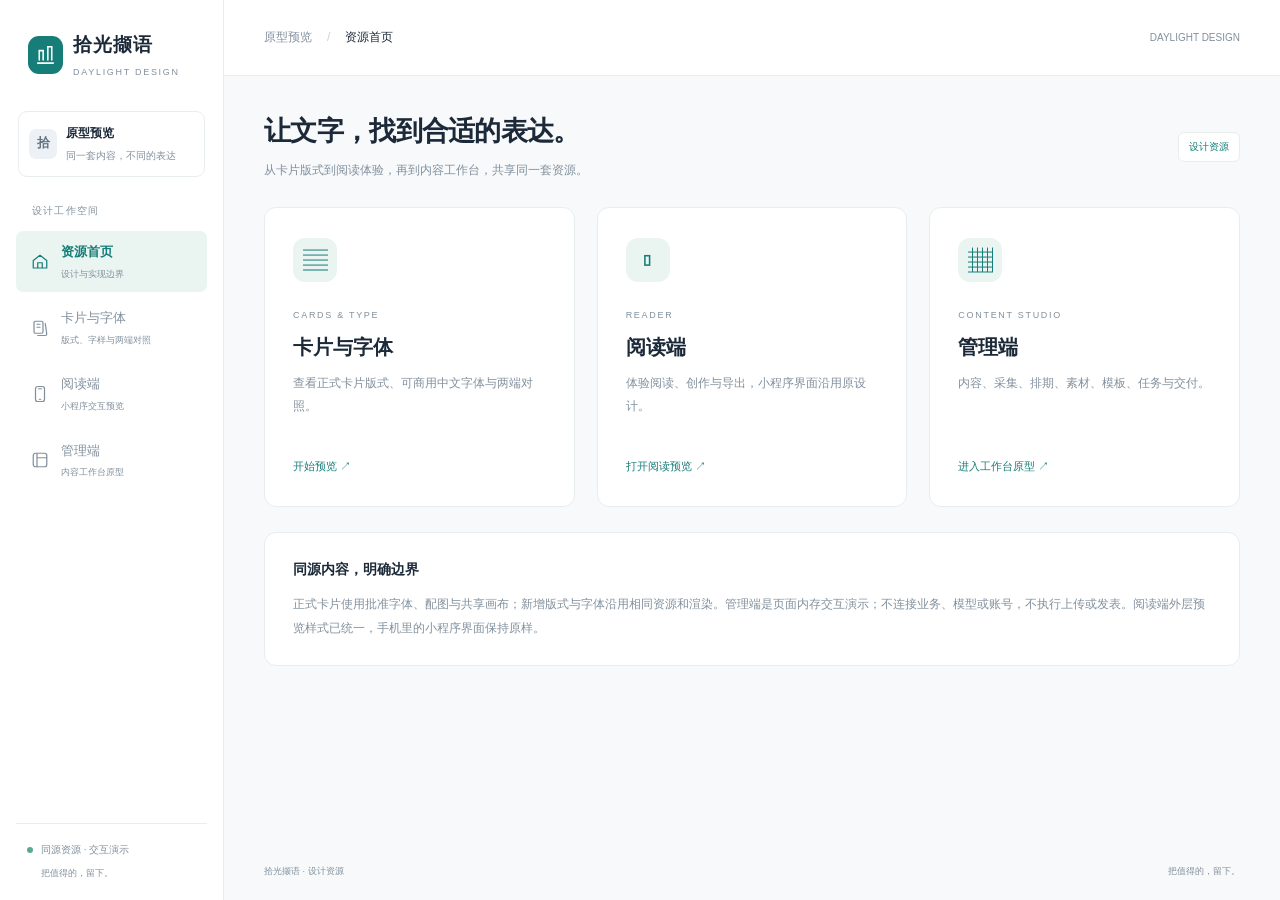
==== commit 059b7508: "Public package e3d978c25f2b1bbf15c69a5c2e453da24bb41678f2e15b7f8649c1f5e2137aaf" ====
--- a/index.html
+++ b/index.html
@@ -1,3 +1,3 @@
 <!doctype html>
 <html lang="zh-CN" data-theme="light"><head><meta charset="utf-8"><meta name="viewport" content="width=device-width,initial-scale=1"><title>拾光撷语 · 设计资源</title><link rel="stylesheet" href="./prototype/shared/design.css"><link rel="stylesheet" href="./prototype/shared/preview-shell.css"><script type="module" src="./prototype/shared/preview-shell.js"></script></head>
-<body class="preview-shell preview-shell-home"><aside data-preview-navigation="home" aria-label="原型预览导航"></aside><div class="preview-body"><header class="preview-topbar"><div class="preview-breadcrumb"><button class="preview-menu-button" type="button" data-preview-menu aria-controls="preview-sidebar" aria-expanded="false" aria-label="打开原型导航">☰</button><span>原型预览</span><span>/</span><strong>资源首页</strong></div><span class="preview-mode-label">DAYLIGHT DESIGN</span></header><div class="preview-page-title"><div><h1>让文字，找到合适的表达。</h1><p>从卡片版式到阅读体验，再到内容工作台，共享同一套资源。</p></div><span class="preview-page-badge">设计资源</span></div><main class="preview-home"><div class="preview-home-grid"><a class="preview-entry" href="./prototype/cards.html"><span class="preview-entry-icon">▤</span><small>CARDS & TYPE</small><h2>卡片与字体</h2><p>查看 15 款共享版式、字体样张与两端对照。</p><span>开始预览 ↗</span></a><a class="preview-entry" href="./prototype/reader.html"><span class="preview-entry-icon">▯</span><small>READER</small><h2>阅读端</h2><p>体验阅读、创作与导出，小程序界面沿用原设计。</p><span>打开阅读预览 ↗</span></a><a class="preview-entry" href="./prototype/studio.html"><span class="preview-entry-icon">▦</span><small>CONTENT STUDIO</small><h2>管理端</h2><p>内容、采集、排期、素材、模板、任务与交付。</p><span>进入工作台原型 ↗</span></a></div><section class="preview-home-note"><h2>同源内容，明确边界</h2><p>卡片使用正式字体、批准配图与共享画布。管理端是页面内存交互演示；不连接业务、模型或账号，不执行上传或发表。阅读端外层预览样式已统一，手机里的小程序界面保持原样。</p></section></main><footer class="preview-footer"><span>拾光撷语 · 设计资源</span><span>把值得的，留下。</span></footer></div></body></html>
+<body class="preview-shell preview-shell-home"><aside data-preview-navigation="home" aria-label="原型预览导航"></aside><div class="preview-body"><header class="preview-topbar"><div class="preview-breadcrumb"><button class="preview-menu-button" type="button" data-preview-menu aria-controls="preview-sidebar" aria-expanded="false" aria-label="打开原型导航">☰</button><span>原型预览</span><span>/</span><strong>资源首页</strong></div><span class="preview-mode-label">DAYLIGHT DESIGN</span></header><div class="preview-page-title"><div><h1>让文字，找到合适的表达。</h1><p>从卡片版式到阅读体验，再到内容工作台，共享同一套资源。</p></div><span class="preview-page-badge">设计资源</span></div><main class="preview-home"><div class="preview-home-grid"><a class="preview-entry" href="./prototype/cards.html"><span class="preview-entry-icon">▤</span><small>CARDS & TYPE</small><h2>卡片与字体</h2><p>查看正式卡片版式、可商用中文字体与两端对照。</p><span>开始预览 ↗</span></a><a class="preview-entry" href="./prototype/reader.html"><span class="preview-entry-icon">▯</span><small>READER</small><h2>阅读端</h2><p>体验阅读、创作与导出，小程序界面沿用原设计。</p><span>打开阅读预览 ↗</span></a><a class="preview-entry" href="./prototype/studio.html"><span class="preview-entry-icon">▦</span><small>CONTENT STUDIO</small><h2>管理端</h2><p>内容、采集、排期、素材、模板、任务与交付。</p><span>进入工作台原型 ↗</span></a></div><section class="preview-home-note"><h2>同源内容，明确边界</h2><p>正式卡片使用批准字体、配图与共享画布；新增版式与字体沿用相同资源和渲染。管理端是页面内存交互演示；不连接业务、模型或账号，不执行上传或发表。阅读端外层预览样式已统一，手机里的小程序界面保持原样。</p></section></main><footer class="preview-footer"><span>拾光撷语 · 设计资源</span><span>把值得的，留下。</span></footer></div></body></html>
--- a/prototype/shared/design.css
+++ b/prototype/shared/design.css
@@ -2,3 +2,15 @@
 .template-visual-controls{display:grid;gap:10px;padding:12px;border:1px solid var(--line);border-radius:9px;background:var(--panel);font-size:11px;color:var(--sub)}.template-visual-controls>summary{cursor:pointer;color:var(--ink);font-weight:500}.template-visual-controls>p{line-height:1.7}.visual-token-colors{display:grid;grid-template-columns:repeat(2,minmax(0,1fr));gap:8px}.visual-token-color,.visual-token-scale{display:grid;gap:5px;min-width:0}.visual-token-color>span,.visual-token-scale>span{display:flex;align-items:center;gap:6px}.visual-token-color input[type=color]{width:100%;height:30px;padding:2px}.visual-token-color input[type=checkbox]{width:14px;height:14px;margin:0}.visual-token-scale input[type=range]{width:100%;padding:0;accent-color:var(--green)}.visual-token-scale output{margin-left:auto;font-variant-numeric:tabular-nums;color:var(--ink)}.visual-token-footer{display:flex;justify-content:space-between;align-items:center;gap:8px;flex-wrap:wrap}.visual-token-footer button{min-height:28px;padding:4px 8px}.cards-visual-controls{display:grid;gap:6px;margin:0 0 16px;padding:12px 14px;border:1px solid var(--line);border-radius:10px;background:var(--panel)}.reader-visual-control{margin:12px 0}.reader-visual-control .template-visual-controls{padding:9px}@media(max-width:480px){.visual-token-colors{grid-template-columns:1fr 1fr}}
 .collection-heading{margin-top:4px;margin-bottom:8px}.layout-overview{display:grid;grid-template-columns:repeat(5,minmax(0,1fr));gap:13px;margin:14px 0 20px}.layout-card{display:flex;flex-direction:column;gap:8px;text-align:left;padding:11px;background:var(--panel);border:1px solid var(--line);border-radius:10px;min-width:0}.layout-card canvas{display:block;width:100%;height:auto;aspect-ratio:3/4;box-shadow:0 6px 14px var(--shadow)}.layout-card canvas[data-render-state=error]{outline:1px dashed var(--seal)}.layout-card[aria-pressed=true]{border-color:var(--green);background:var(--tint);box-shadow:0 0 0 1px var(--green)}.layout-card-title{display:flex;align-items:center;justify-content:space-between;gap:6px;font-size:14px}.layout-card-title small{font-size:10px;color:var(--sub)}.layout-card .caption{font-size:11px;line-height:1.5}.metadata-chips{display:flex;flex-wrap:wrap;gap:4px;line-height:1.5;overflow-wrap:anywhere}.layout-card .tag{font-size:10px;padding:2px 5px}.layout-spec>.metadata-chips{margin-top:12px}.collection-filters .field{flex:0 1 200px}@media(max-width:1000px){.layout-overview{grid-template-columns:repeat(3,minmax(0,1fr))}}@media(max-width:760px){.layout-spec:first-child dl{display:grid;width:100%;margin-top:0}.layout-spec:last-child{display:block}.layout-spec:first-child>.metadata-chips{width:100%;margin-top:0}}@media(max-width:480px){.layout-overview{grid-template-columns:repeat(2,minmax(0,1fr));gap:9px}.layout-card-title{flex-wrap:wrap}.layout-card{padding:9px}}
 .card-preview{position:relative;display:block;width:100%;aspect-ratio:3/4;overflow:hidden;isolation:isolate;border-radius:2px;background:var(--card-paper,var(--paper));box-shadow:0 10px 25px var(--shadow)}.card-result-layer{position:relative;z-index:2;display:block;width:100%;height:100%;opacity:0;pointer-events:none}.card-preview .card-result{display:block;width:100%;height:100%;margin:0;box-shadow:none;pointer-events:none}.card-skeleton-layer{position:absolute;inset:0;display:block;width:100%;height:100%;z-index:1;pointer-events:none;opacity:1}.card-preview .card-skeleton-layer{box-shadow:none}.card-preview[data-phase=loading]>.card-skeleton-layer{animation:card-skeleton-breathe 1.8s ease-in-out infinite}.card-preview[data-phase=revealing]>.card-skeleton-layer{opacity:1;animation:none;transition:none}.card-preview[data-phase=revealing][data-reveal-from=readable]>.card-skeleton-layer{opacity:0;visibility:hidden}.card-preview[data-phase=revealing]>.card-result-layer{animation:card-result-reveal 240ms cubic-bezier(.2,.7,.3,1) both}.card-preview[data-phase=revealing][data-reveal-from=readable]>.card-result-layer{opacity:1;animation:none}.card-preview[data-phase=readable]>.card-skeleton-layer,.card-preview[data-phase=ready]>.card-skeleton-layer,.card-preview[data-phase=error]>.card-skeleton-layer{opacity:0;visibility:hidden}.card-preview[data-phase=ready]>.card-result-layer{opacity:1;animation:none;pointer-events:auto}.card-preview[data-phase=ready] .card-result{pointer-events:auto}.card-readable{position:absolute;inset:0;display:block;overflow:hidden;opacity:0;pointer-events:none;z-index:1}.card-readable-sheet{position:absolute;left:0;top:0;display:block;transform:scale(var(--card-readable-scale,0));transform-origin:top left}.card-readable-layer{position:absolute;display:block}.card-readable-layer:not([data-readable-kind=text]){overflow:hidden}.card-preview[data-phase=readable]>.card-readable{opacity:1}.card-preview[data-phase=revealing]>.card-readable{opacity:0;visibility:hidden;transition:none}.card-preview[data-phase=ready]>.card-readable,.card-preview[data-phase=error]>.card-readable{visibility:hidden}.card-readable-note{position:absolute;left:7px;right:7px;bottom:5px;z-index:3;max-height:30px;overflow:hidden;padding:3px 6px;border-radius:4px;background:var(--card-paper,var(--paper));color:var(--card-muted,var(--sub));font:10px/1.5 system-ui,sans-serif;text-align:center;pointer-events:none}.card-preview:not([data-show-loading-hints=true])>.card-readable-note{display:none}.card-template-skeleton{position:relative;display:block;width:100%;aspect-ratio:3/4;overflow:hidden}.card-template-skeleton>span{position:absolute;display:block}.skeleton-fill{background:#dce2d6;border-radius:3px}.card-failure{position:absolute;inset:0;display:flex;flex-direction:column;justify-content:center;gap:14px;padding:9%;overflow:auto;background:var(--card-paper,var(--paper));color:#304537;z-index:3}.card-failure-quote{font:20px/1.85 Georgia,"Songti SC","SimSun",serif;white-space:pre-wrap;overflow-wrap:anywhere}.card-failure-source{font-size:11px;color:#647263}.card-failure-notice{font-size:11px;line-height:1.8;color:#647263;border-top:1px solid #dce2d4;padding-top:12px}.card-preview[data-phase=error]{outline:1px dashed var(--seal)}.card-preview[data-reduced-motion=true][data-phase=revealing]>.card-result-layer{opacity:1}.card-preview[data-reduced-motion=true]>.card-skeleton-layer,.card-preview[data-reduced-motion=true]>.card-readable,.card-preview[data-reduced-motion=true]>.card-result-layer{animation:none!important;transition:none!important}.card-preview[data-animation-paused=true]>.card-result-layer,.card-preview[data-animation-paused=true]>.card-skeleton-layer{animation-play-state:paused}.loading-demo-controls{display:flex;flex-wrap:wrap;align-items:center;gap:12px 20px;padding:14px 16px;border:1px solid var(--line);border-radius:12px;background:var(--panel);margin-bottom:16px}.loading-demo-controls .field{min-width:140px}.loading-demo-actions{display:flex;gap:7px;flex-wrap:wrap;align-items:center}.loading-demo-actions button{font-size:12px;min-height:35px}.loading-demo-actions button[aria-pressed=true]{background:var(--tint);border-color:var(--green)}.loading-mode-note{font-size:11px;line-height:1.8;color:var(--sub)}.loading-selected-heading{display:flex;align-items:center;justify-content:space-between;gap:16px;flex-wrap:wrap;margin-bottom:16px}.loading-selected-heading h2,.loading-selected-heading h3{font:26px/1.5 Georgia,"SimSun",serif;letter-spacing:1px}.loading-comparison{display:grid;grid-template-columns:repeat(2,minmax(0,270px));justify-content:center;align-items:start;gap:40px;padding:20px 24px 24px;background:var(--soft);border:1px solid var(--line);border-radius:12px}.loading-example{min-width:0;width:100%}.loading-example-head{display:flex;align-items:center;justify-content:space-between;gap:8px;margin-bottom:12px;flex-wrap:wrap}.loading-example-label{font-size:12px;font-weight:500;letter-spacing:1px}.loading-example-head .tag{font-size:10px}.loading-example>.preview-status{min-height:38px;font-size:10px;line-height:1.7}.loading-metrics{display:flex;justify-content:center;align-items:center;gap:8px 24px;flex-wrap:wrap;margin:14px 0 20px;color:var(--sub);font-size:11px}.loading-metrics strong{font-weight:500;color:var(--ink)}.layout-card>.card-preview{flex:none}.layout-card .card-failure{padding:9%;gap:8px}.layout-card .card-failure-quote{font-size:11px;line-height:1.6}.layout-card .card-failure-source,.layout-card .card-failure-notice{font-size:8px}.loading-details{border:1px solid var(--line);border-radius:10px;padding:12px 16px;margin:0 0 24px;background:var(--panel)}.loading-details>summary{font-size:12px;color:var(--sub);cursor:pointer}.loading-details-grid{display:grid;grid-template-columns:1fr 1fr;gap:24px;padding-top:18px}.loading-details .layout-spec h3{font-size:24px}.loading-details .layout-spec dl{margin-top:12px}.loading-details .spec-index{font-size:28px}.loading-details .spec-font{font-size:22px}.loading-reduce-motion{display:flex;gap:6px;align-items:center;font-size:11px;color:var(--sub)}@keyframes card-result-reveal{from{opacity:0}to{opacity:1}}@keyframes card-skeleton-breathe{0%,100%{opacity:.64}50%{opacity:1}}@media(max-width:760px){.loading-comparison{gap:22px;padding:18px;grid-template-columns:repeat(2,minmax(0,240px))}.loading-details-grid{grid-template-columns:1fr}.loading-demo-controls{gap:12px}.loading-selected-heading h2,.loading-selected-heading h3{font-size:23px}}@media(max-width:480px){.loading-comparison{gap:12px;padding:12px}.loading-example-head{gap:3px;margin-bottom:8px}.loading-example-label{font-size:11px;letter-spacing:0}.loading-example-head .caption{font-size:9px}.loading-example>.preview-status{font-size:9px}.loading-demo-controls .field{flex:1;min-width:0}.loading-demo-actions{gap:5px;width:100%}.loading-demo-actions button{flex:1;white-space:nowrap;padding:6px 8px}.loading-metrics{gap:7px 14px;justify-content:flex-start}.loading-example .card-failure-quote{font-size:12px;line-height:1.6}.loading-example .card-failure{gap:8px}.loading-example .card-failure-notice,.loading-example .card-failure-source{font-size:9px}}.loading-stage{display:block;min-height:0;padding:22px 26px;margin-bottom:24px;background-image:none;background:var(--panel)}.loading-detail-copy{white-space:pre-wrap;overflow-wrap:anywhere}.card-failure{color:var(--card-ink,#304537)}.card-failure-source,.card-failure-notice{color:var(--card-muted,#647263)}@media(max-width:760px){.loading-stage{display:block;min-height:0;padding:16px}.loading-stage .loading-example{width:100%;max-width:none;margin:0}}@media(prefers-reduced-motion:reduce){.card-skeleton-layer,.card-readable,.card-result-layer{animation:none!important;transition:none!important}.card-preview[data-phase=revealing]>.card-result-layer{opacity:1}}
+
+/* Unified disclosure marker (prototype parity with the workbench): the native <summary> marker is a
+   font glyph that iOS renders as a blue emoji-style triangle and that never changes on open. Draw a
+   stroke chevron in CSS instead; it rotates with [open]. Summaries that are buttons/popover triggers
+   opt out with data-disclosure="none". */
+:where(body details:not([data-disclosure="none"])>summary){list-style:none;cursor:pointer;-webkit-tap-highlight-color:transparent}
+:where(body details:not([data-disclosure="none"])>summary)::-webkit-details-marker{display:none}
+:where(body details:not([data-disclosure="none"])>summary)::marker{content:""}
+:where(body details:not([data-disclosure="none"])>summary:not(.button):not(.nx-tpl-library-summary))::before,
+:where(body details:not([data-disclosure="none"])>summary.nx-tpl-library-summary)::after{content:"";display:inline-block;flex:0 0 auto;width:1em;height:1em;margin-inline-end:.5em;vertical-align:-.14em;background:currentColor;opacity:.8;-webkit-mask:url("data:image/svg+xml,%3Csvg xmlns='http://www.w3.org/2000/svg' viewBox='0 0 24 24' fill='none' stroke='%23000' stroke-width='2' stroke-linecap='round' stroke-linejoin='round'%3E%3Cpath d='m6 9 6 6 6-6'/%3E%3C/svg%3E") center / contain no-repeat;mask:url("data:image/svg+xml,%3Csvg xmlns='http://www.w3.org/2000/svg' viewBox='0 0 24 24' fill='none' stroke='%23000' stroke-width='2' stroke-linecap='round' stroke-linejoin='round'%3E%3Cpath d='m6 9 6 6 6-6'/%3E%3C/svg%3E") center / contain no-repeat;transform:rotate(-90deg);transition:transform .2s ease}
+:where(body details[open]:not([data-disclosure="none"])>summary:not(.button):not(.nx-tpl-library-summary))::before,
+:where(body details[open]:not([data-disclosure="none"])>summary.nx-tpl-library-summary)::after{transform:rotate(0deg)}
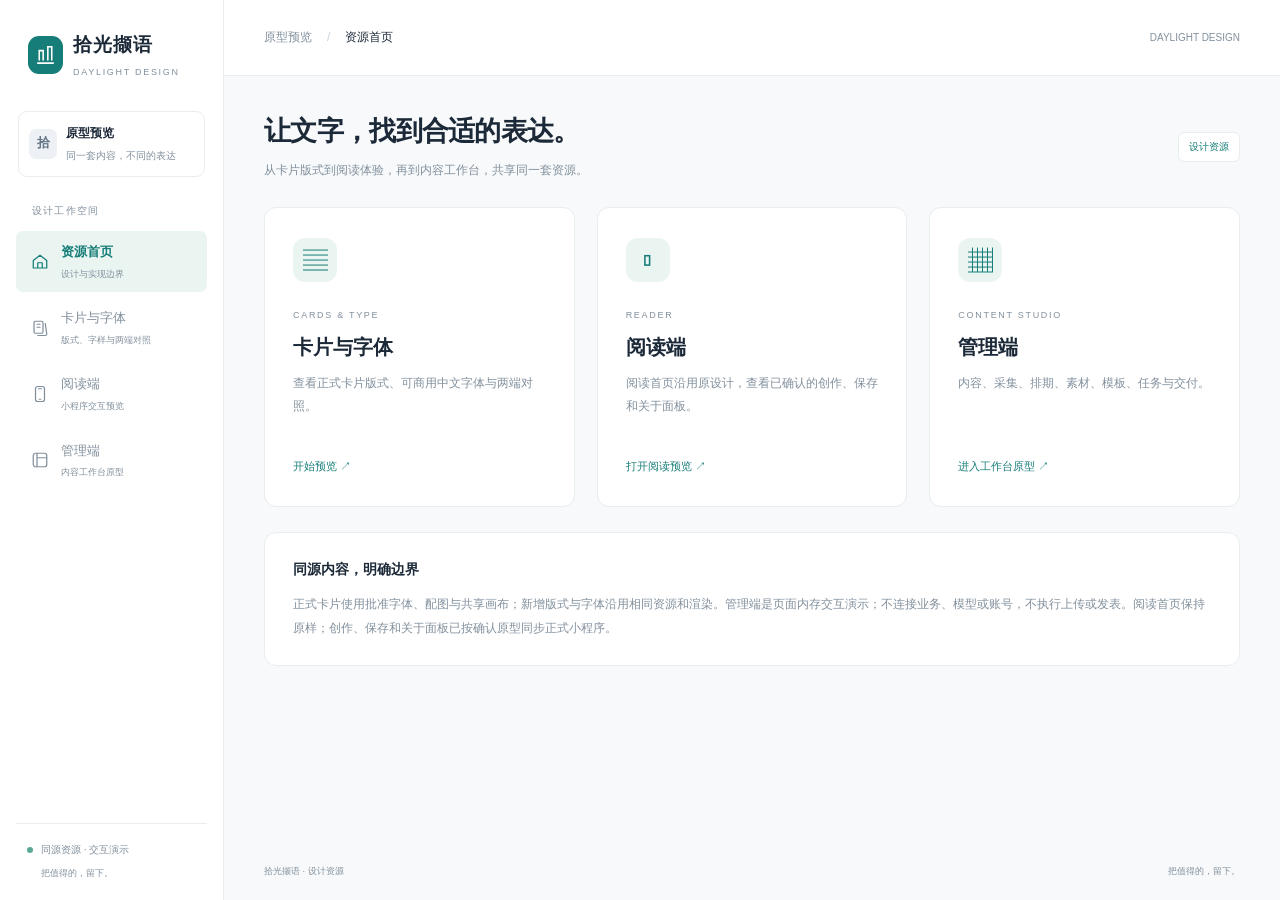
==== commit 0809576f: "Public package 4d5f0c4ba796bbe94e45318149cb02bc39c199cbc282f9a884e47c00d397665d" ====
--- a/index.html
+++ b/index.html
@@ -1,3 +1,3 @@
 <!doctype html>
 <html lang="zh-CN" data-theme="light"><head><meta charset="utf-8"><meta name="viewport" content="width=device-width,initial-scale=1"><title>拾光撷语 · 设计资源</title><link rel="stylesheet" href="./prototype/shared/design.css"><link rel="stylesheet" href="./prototype/shared/preview-shell.css"><script type="module" src="./prototype/shared/preview-shell.js"></script></head>
-<body class="preview-shell preview-shell-home"><aside data-preview-navigation="home" aria-label="原型预览导航"></aside><div class="preview-body"><header class="preview-topbar"><div class="preview-breadcrumb"><button class="preview-menu-button" type="button" data-preview-menu aria-controls="preview-sidebar" aria-expanded="false" aria-label="打开原型导航">☰</button><span>原型预览</span><span>/</span><strong>资源首页</strong></div><span class="preview-mode-label">DAYLIGHT DESIGN</span></header><div class="preview-page-title"><div><h1>让文字，找到合适的表达。</h1><p>从卡片版式到阅读体验，再到内容工作台，共享同一套资源。</p></div><span class="preview-page-badge">设计资源</span></div><main class="preview-home"><div class="preview-home-grid"><a class="preview-entry" href="./prototype/cards.html"><span class="preview-entry-icon">▤</span><small>CARDS & TYPE</small><h2>卡片与字体</h2><p>查看正式卡片版式、可商用中文字体与两端对照。</p><span>开始预览 ↗</span></a><a class="preview-entry" href="./prototype/reader.html"><span class="preview-entry-icon">▯</span><small>READER</small><h2>阅读端</h2><p>体验阅读、创作与导出，小程序界面沿用原设计。</p><span>打开阅读预览 ↗</span></a><a class="preview-entry" href="./prototype/studio.html"><span class="preview-entry-icon">▦</span><small>CONTENT STUDIO</small><h2>管理端</h2><p>内容、采集、排期、素材、模板、任务与交付。</p><span>进入工作台原型 ↗</span></a></div><section class="preview-home-note"><h2>同源内容，明确边界</h2><p>正式卡片使用批准字体、配图与共享画布；新增版式与字体沿用相同资源和渲染。管理端是页面内存交互演示；不连接业务、模型或账号，不执行上传或发表。阅读端外层预览样式已统一，手机里的小程序界面保持原样。</p></section></main><footer class="preview-footer"><span>拾光撷语 · 设计资源</span><span>把值得的，留下。</span></footer></div></body></html>
+<body class="preview-shell preview-shell-home"><aside data-preview-navigation="home" aria-label="原型预览导航"></aside><div class="preview-body"><header class="preview-topbar"><div class="preview-breadcrumb"><button class="preview-menu-button" type="button" data-preview-menu aria-controls="preview-sidebar" aria-expanded="false" aria-label="打开原型导航">☰</button><span>原型预览</span><span>/</span><strong>资源首页</strong></div><span class="preview-mode-label">DAYLIGHT DESIGN</span></header><div class="preview-page-title"><div><h1>让文字，找到合适的表达。</h1><p>从卡片版式到阅读体验，再到内容工作台，共享同一套资源。</p></div><span class="preview-page-badge">设计资源</span></div><main class="preview-home"><div class="preview-home-grid"><a class="preview-entry" href="./prototype/cards.html"><span class="preview-entry-icon">▤</span><small>CARDS & TYPE</small><h2>卡片与字体</h2><p>查看正式卡片版式、可商用中文字体与两端对照。</p><span>开始预览 ↗</span></a><a class="preview-entry" href="./prototype/reader.html"><span class="preview-entry-icon">▯</span><small>READER</small><h2>阅读端</h2><p>阅读首页沿用原设计，查看已确认的创作、保存和关于面板。</p><span>打开阅读预览 ↗</span></a><a class="preview-entry" href="./prototype/studio.html"><span class="preview-entry-icon">▦</span><small>CONTENT STUDIO</small><h2>管理端</h2><p>内容、采集、排期、素材、模板、任务与交付。</p><span>进入工作台原型 ↗</span></a></div><section class="preview-home-note"><h2>同源内容，明确边界</h2><p>正式卡片使用批准字体、配图与共享画布；新增版式与字体沿用相同资源和渲染。管理端是页面内存交互演示；不连接业务、模型或账号，不执行上传或发表。阅读首页保持原样；创作、保存和关于面板已按确认原型同步正式小程序。</p></section></main><footer class="preview-footer"><span>拾光撷语 · 设计资源</span><span>把值得的，留下。</span></footer></div></body></html>
